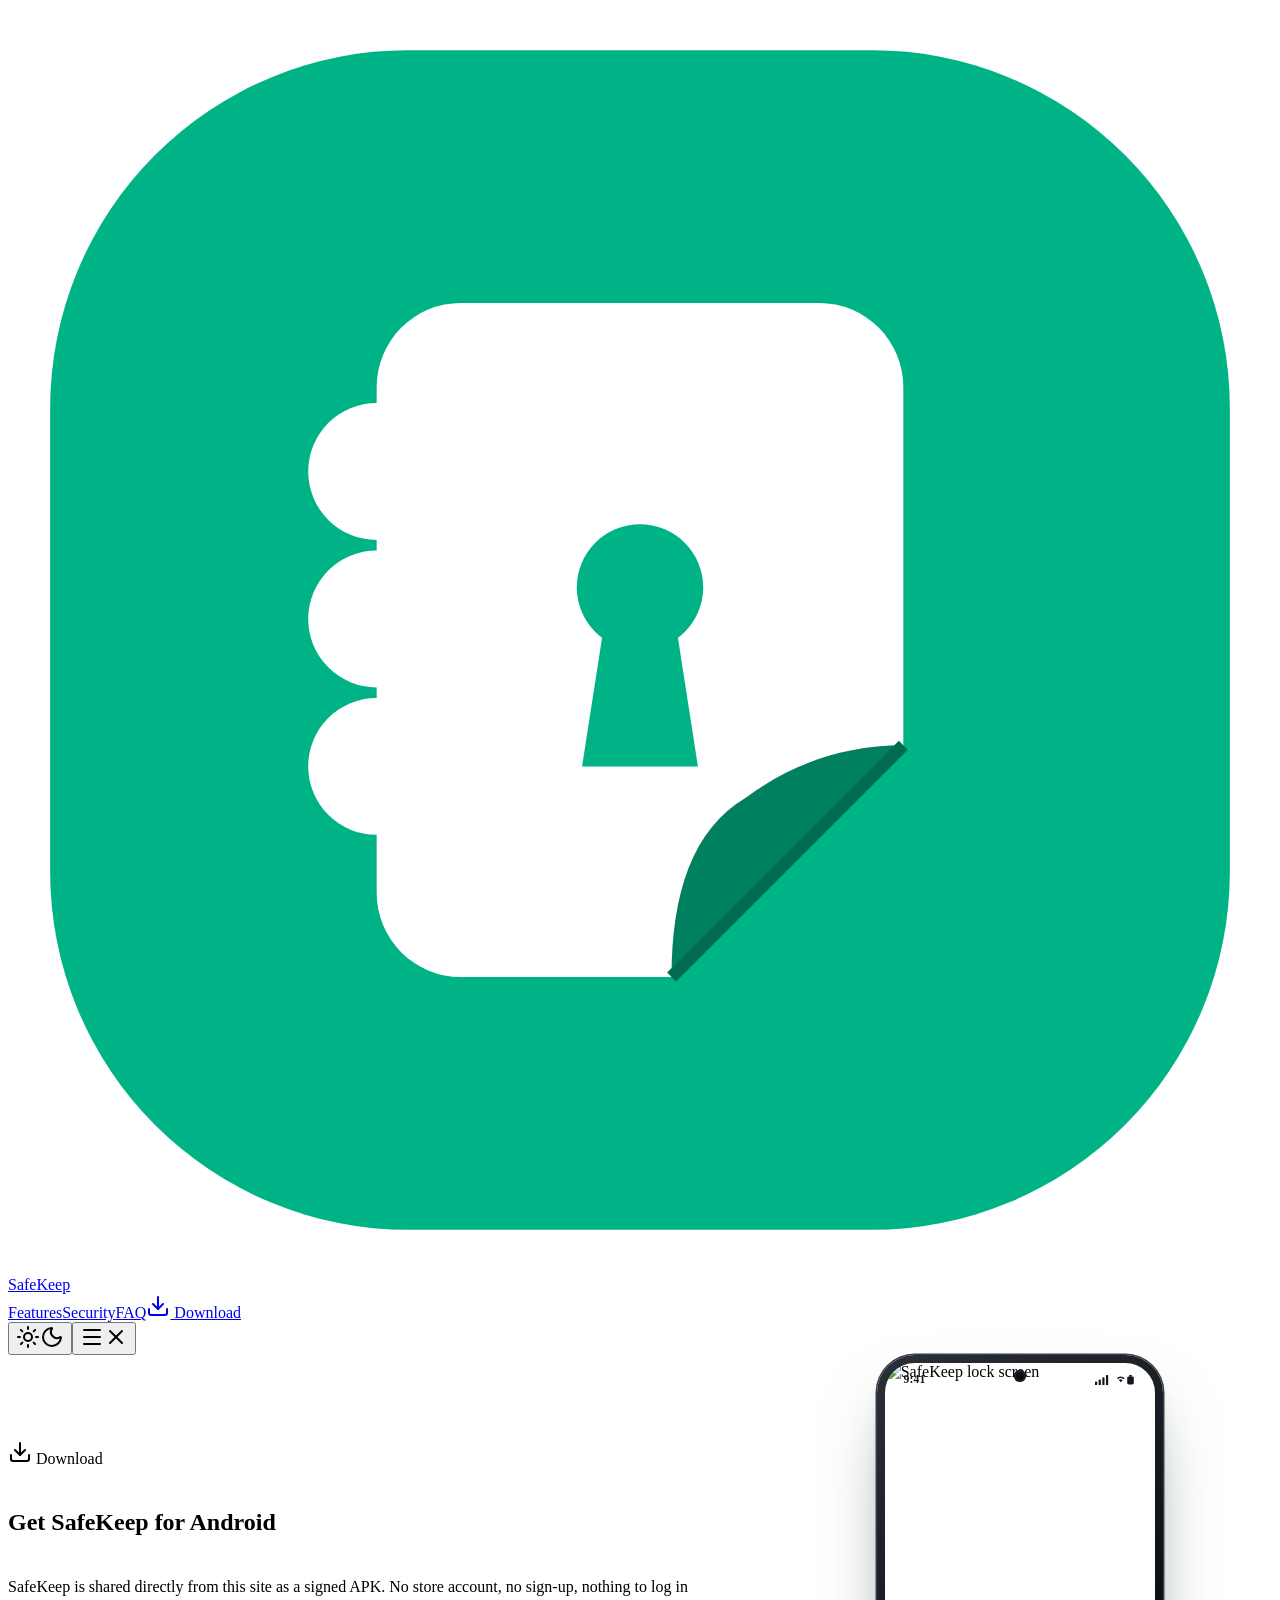
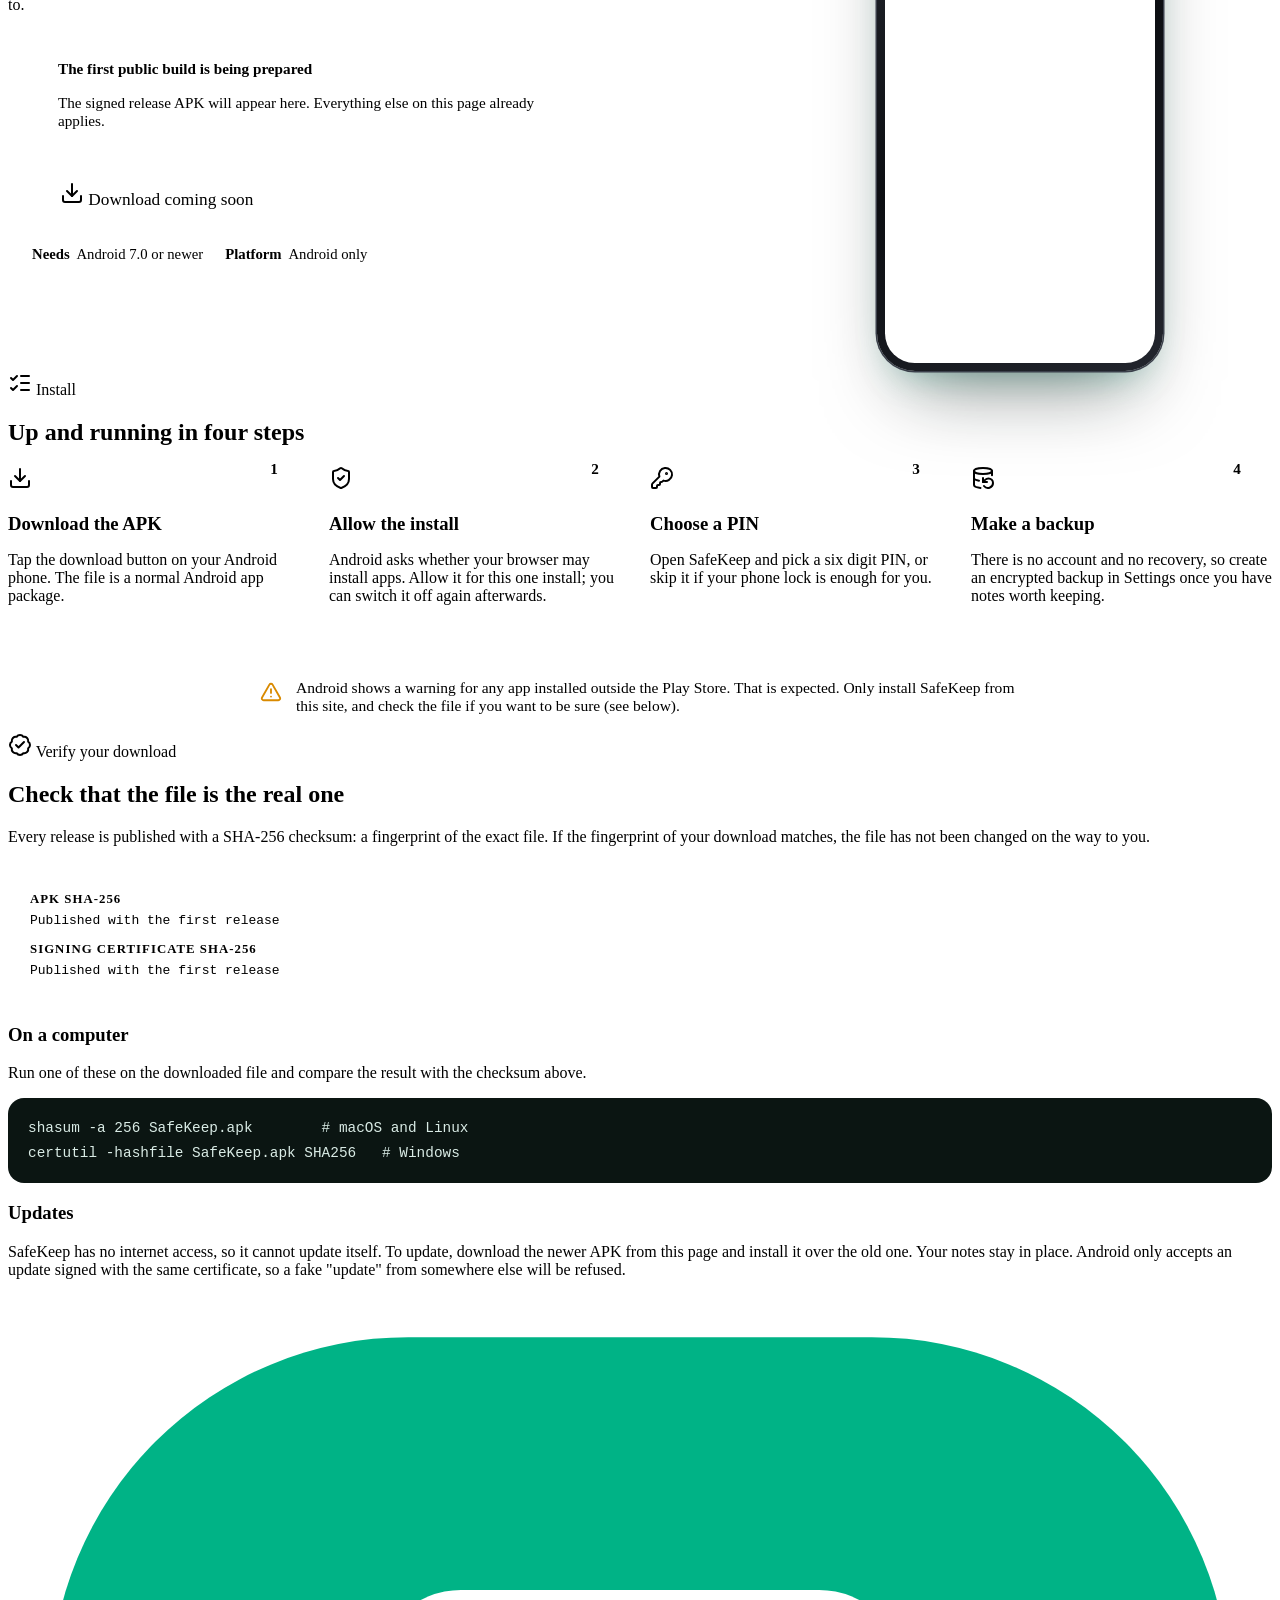
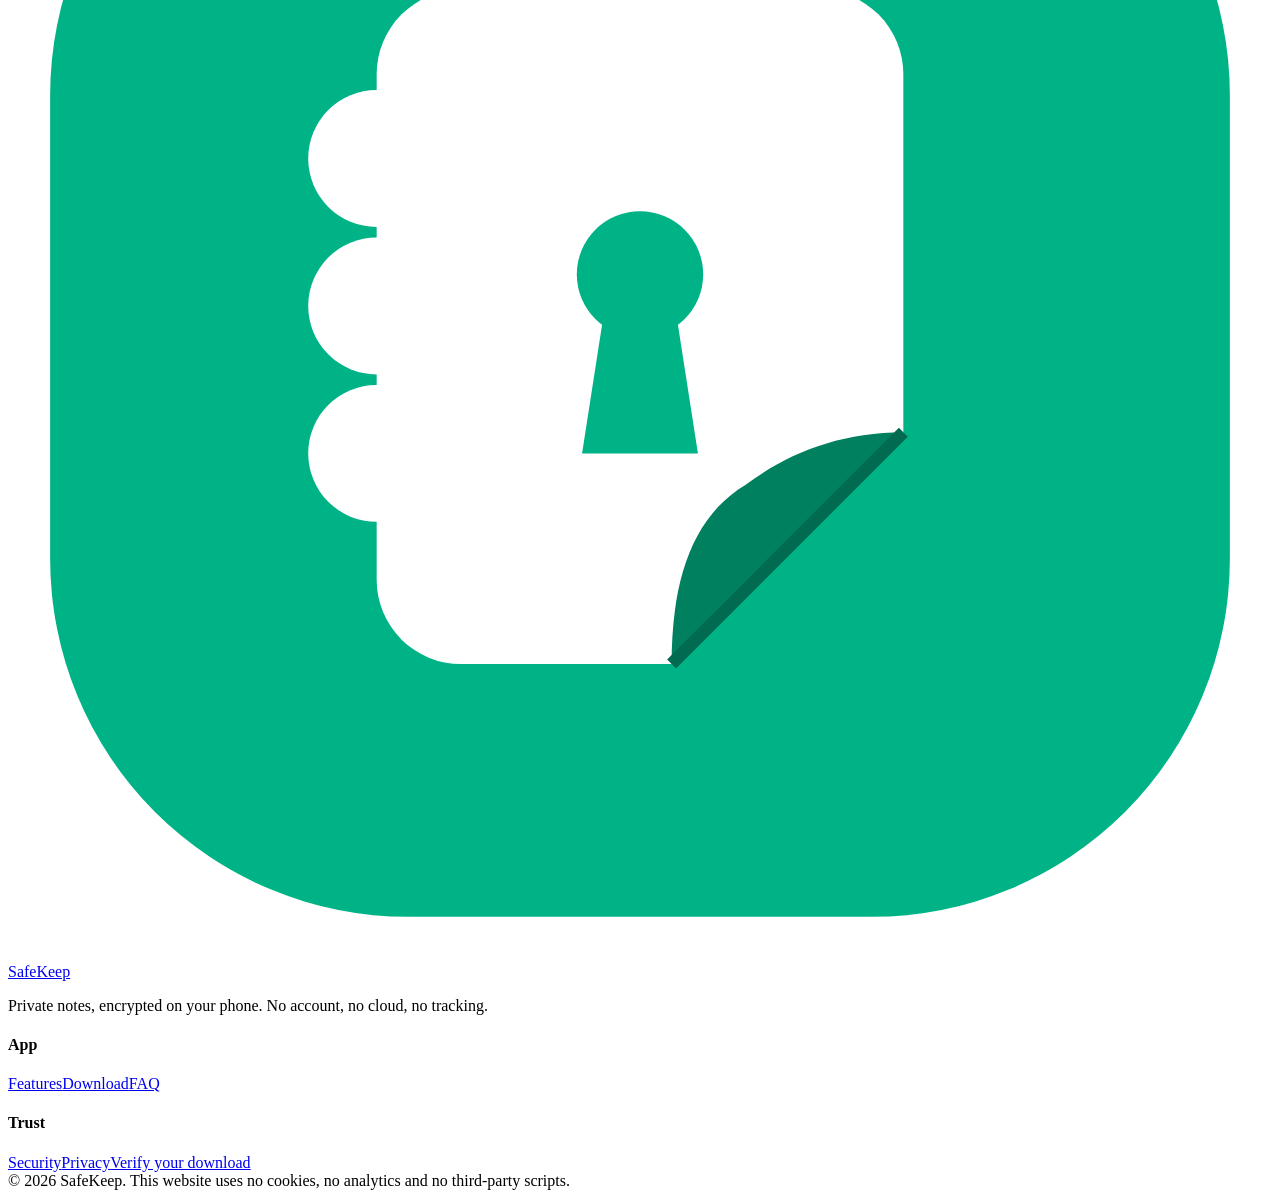
==== download/index.html @ 86624769 "Publish website (2026-11-21)" ====
<!DOCTYPE html><html lang="en"><head><meta charset="utf-8"><meta name="viewport" content="width=device-width, initial-scale=1"><title>Download · SafeKeep</title><meta name="description" content="Download SafeKeep for Android. A signed APK, straight from this site, with a checksum you can verify."><meta name="theme-color" content="#00B386"><meta property="og:title" content="Download · SafeKeep"><meta property="og:description" content="Download SafeKeep for Android. A signed APK, straight from this site, with a checksum you can verify."><meta property="og:type" content="website"><link rel="icon" type="image/svg+xml" href="/safekeep/favicon.svg"><script>
      // Set the theme before first paint so the page never flashes.
      document.documentElement.classList.add('js');
      try {
        const saved = localStorage.getItem('theme');
        if (saved === 'light' || saved === 'dark') document.documentElement.dataset.theme = saved;
      } catch {}
    </script><link rel="stylesheet" href="/safekeep/_astro/Base.B7JaI3tx.css"><style>.phone{--phone-w:300px;width:var(--phone-w);aspect-ratio:1080/2400;border-radius:calc(var(--phone-w) * .14);padding:calc(var(--phone-w) * .03);background:linear-gradient(145deg,#2b2f38,#0c0e12 55%,#23262e);flex:none;position:relative;box-shadow:0 0 0 1.5px #3a3f4a,0 40px 80px -30px #0a14128c,0 18px 36px -18px #00b38659}.phone-screen{border-radius:calc(var(--phone-w) * .11);background:#fff;width:100%;height:100%;position:relative;overflow:hidden}.phone-screen img{object-fit:cover;object-position:top;width:100%;height:100%}.statusbar{height:5.6%;font-size:calc(var(--phone-w) * .043);letter-spacing:.01em;color:#14171f;pointer-events:none;justify-content:space-between;align-items:center;padding:0 7.5% 0 7%;font-weight:700;display:flex;position:absolute;inset:0 0 auto}.statusbar.light{color:#f3f6f5}.statusbar svg{height:calc(var(--phone-w) * .038);width:auto}.phone:after{content:"";top:calc(var(--phone-w) * .055);width:calc(var(--phone-w) * .045);height:calc(var(--phone-w) * .045);background:#0b0d10;border-radius:50%;position:absolute;left:50%;transform:translate(-50%);box-shadow:inset 0 0 0 2px #1d2027}
.dl-hero{z-index:1;text-align:left;grid-template-columns:1.15fr .85fr;align-items:center;gap:clamp(24px,6vw,80px);display:grid;position:relative}.dl-copy{justify-items:start;gap:22px;display:grid}.dl-hero .lead{margin:0}.dl-card{background:color-mix(in srgb, var(--surface) 86%, transparent);-webkit-backdrop-filter:blur(14px);border:1px solid var(--border);width:min(100%,520px);box-shadow:var(--shadow);border-radius:24px;gap:18px;padding:24px;display:grid}.btn.big{padding:18px 28px;font-size:1.08rem}.dl-meta{color:var(--muted);flex-wrap:wrap;gap:6px 22px;font-size:.92rem;display:flex}.dl-meta b{color:var(--ink);margin-right:4px}.soon{align-items:flex-start;gap:14px;font-size:.95rem;display:flex}.soon b{color:var(--ink)}.pulse{background:var(--green);width:12px;height:12px;box-shadow:0 0 0 0 var(--green-glow);border-radius:50%;flex:none;margin-top:7px;animation:1.8s ease-out infinite pulse}@keyframes pulse{to{box-shadow:0 0 0 16px #0000}}.dl-phone{place-items:center;display:grid;position:relative}.dl-phone .halo{aspect-ratio:1;background:radial-gradient(circle, var(--green-glow), transparent 68%);border-radius:50%;width:110%;animation:6s ease-in-out infinite breathe;position:absolute}.dl-phone .phone{--phone-w:270px;animation:7s ease-in-out infinite bob}@keyframes breathe{50%{opacity:.7;transform:scale(1.14)}}@keyframes bob{50%{transform:translateY(-14px)}}@media (width<=860px){.dl-hero{text-align:center;grid-template-columns:1fr}.dl-copy{justify-items:center}.dl-meta{justify-content:center}.soon{text-align:left}}.timeline{counter-reset:step;grid-template-columns:repeat(4,1fr);gap:20px;margin:0;padding:0;list-style:none;display:grid}.timeline li{display:grid;position:relative}.t-num{z-index:1;background:var(--green);width:34px;height:34px;color:var(--on-green);box-shadow:0 8px 18px -6px var(--green-glow);border-radius:50%;place-items:center;font-size:.95rem;font-weight:800;display:grid;position:absolute;top:-14px;right:18px}.timeline h3{margin-bottom:8px}@media (width<=980px){.timeline{grid-template-columns:repeat(2,1fr)}}@media (width<=560px){.timeline{grid-template-columns:1fr}}.note{background:var(--surface);border:1px solid var(--border);border-radius:18px;align-items:flex-start;gap:14px;max-width:760px;margin:40px auto 0;padding:18px 22px;font-size:.97rem;display:flex}.note svg{color:#d98a00;flex:none;width:22px;height:22px;margin-top:2px}.hash{background:var(--bg-alt);border:1px solid var(--border);border-radius:18px;gap:14px;margin:24px 0;padding:22px;display:grid}.hash div{gap:6px;display:grid}.hash b{text-transform:uppercase;letter-spacing:.08em;color:var(--muted);font-size:.8rem}pre{color:#d9ebe5;background:#0b1512;border-radius:16px;padding:18px 20px;font-size:.9rem;line-height:1.7;overflow-x:auto}pre code{color:inherit;word-break:normal;background:0 0;border:0;padding:0}
</style></head><body><div class="progress" aria-hidden="true"></div><header class="site-header"><div class="wrap bar"><a class="brand" href="/safekeep/" aria-label="SafeKeep home"><span class="brand-logo"><svg aria-hidden="true" xmlns="http://www.w3.org/2000/svg" viewBox="0 0 120 120"><rect x="4" y="4" width="112" height="112" rx="34" fill="#00B386"/><g transform="translate(60 60) scale(1) translate(-61 -60)">
  <circle cx="36" cy="44" r="6.5" fill="#FFFFFF"/><circle cx="36" cy="58" r="6.5" fill="#FFFFFF"/><circle cx="36" cy="72" r="6.5" fill="#FFFFFF"/>
  <path d="M44 28 H78 a8 8 0 0 1 8 8 V70 L64 92 H44 a8 8 0 0 1 -8 -8 V36 a8 8 0 0 1 8 -8 Z" fill="#FFFFFF"/>
  <path d="M86 70 L64 92 C64 84 66 78 71 75 C75 72 80 70 86 70 Z" fill="#00805F"/>
  <path d="M86 70 L64 92" stroke="#006B50" stroke-width="1.2"/>
  <circle cx="61" cy="55" r="6" fill="#00B386"/>
  <path d="M57.6 58.5 H64.4 L66.5 72 H55.5 Z" fill="#00B386"/></g></svg></span><span>SafeKeep</span></a><nav class="nav" id="nav" aria-label="Main"><a href="/safekeep/#features">Features</a><a href="/safekeep/security">Security</a><a href="/safekeep/faq">FAQ</a><a class="btn small nav-cta" href="/safekeep/download"><svg aria-hidden="true"
 
  xmlns="http://www.w3.org/2000/svg"
  width="24"
  height="24"
  viewBox="0 0 24 24"
  fill="none"
  stroke="currentColor"
  stroke-width="2"
  stroke-linecap="round"
  stroke-linejoin="round"
>
  <path d="M12 15V3" />
  <path d="M21 15v4a2 2 0 0 1-2 2H5a2 2 0 0 1-2-2v-4" />
  <path d="m7 10 5 5 5-5" />
</svg> Download</a></nav><div class="bar-actions"><button class="icon-btn" id="theme-toggle" type="button" aria-label="Switch between light and dark"><span class="sun"><svg aria-hidden="true"
 
  xmlns="http://www.w3.org/2000/svg"
  width="24"
  height="24"
  viewBox="0 0 24 24"
  fill="none"
  stroke="currentColor"
  stroke-width="2"
  stroke-linecap="round"
  stroke-linejoin="round"
>
  <circle cx="12" cy="12" r="4" />
  <path d="M12 2v2" />
  <path d="M12 20v2" />
  <path d="m4.93 4.93 1.41 1.41" />
  <path d="m17.66 17.66 1.41 1.41" />
  <path d="M2 12h2" />
  <path d="M20 12h2" />
  <path d="m6.34 17.66-1.41 1.41" />
  <path d="m19.07 4.93-1.41 1.41" />
</svg></span><span class="moon"><svg aria-hidden="true"
 
  xmlns="http://www.w3.org/2000/svg"
  width="24"
  height="24"
  viewBox="0 0 24 24"
  fill="none"
  stroke="currentColor"
  stroke-width="2"
  stroke-linecap="round"
  stroke-linejoin="round"
>
  <path d="M20.985 12.486a9 9 0 1 1-9.473-9.472c.405-.022.617.46.402.803a6 6 0 0 0 8.268 8.268c.344-.215.825-.004.803.401" />
</svg></span></button><button class="icon-btn menu-btn" id="menu-toggle" type="button" aria-label="Open menu" aria-expanded="false" aria-controls="nav"><span class="open"><svg aria-hidden="true"
 
  xmlns="http://www.w3.org/2000/svg"
  width="24"
  height="24"
  viewBox="0 0 24 24"
  fill="none"
  stroke="currentColor"
  stroke-width="2"
  stroke-linecap="round"
  stroke-linejoin="round"
>
  <path d="M4 5h16" />
  <path d="M4 12h16" />
  <path d="M4 19h16" />
</svg></span><span class="close"><svg aria-hidden="true"
 
  xmlns="http://www.w3.org/2000/svg"
  width="24"
  height="24"
  viewBox="0 0 24 24"
  fill="none"
  stroke="currentColor"
  stroke-width="2"
  stroke-linecap="round"
  stroke-linejoin="round"
>
  <path d="M18 6 6 18" />
  <path d="m6 6 12 12" />
</svg></span></button></div></div></header><main><section class="page-hero"><div class="aurora"><i></i><i></i><i></i></div><div class="wrap dl-hero"><div class="dl-copy"><span class="eyebrow" data-reveal><svg aria-hidden="true"
 
  xmlns="http://www.w3.org/2000/svg"
  width="24"
  height="24"
  viewBox="0 0 24 24"
  fill="none"
  stroke="currentColor"
  stroke-width="2"
  stroke-linecap="round"
  stroke-linejoin="round"
>
  <path d="M12 15V3" />
  <path d="M21 15v4a2 2 0 0 1-2 2H5a2 2 0 0 1-2-2v-4" />
  <path d="m7 10 5 5 5-5" />
</svg> Download</span><h1 data-reveal style="--i:1">Get SafeKeep for <span class="grad">Android</span></h1><p class="lead" data-reveal style="--i:2">SafeKeep is shared directly from this site as a signed APK. No store account, no sign-up, nothing to log in to.</p><div class="dl-card" data-reveal style="--i:3"><div class="soon"><span class="pulse" aria-hidden="true"></span><div><b>The first public build is being prepared</b><p>The signed release APK will appear here. Everything else on this page already applies.</p></div></div><span class="btn big" aria-disabled="true"><svg aria-hidden="true"
 
  xmlns="http://www.w3.org/2000/svg"
  width="24"
  height="24"
  viewBox="0 0 24 24"
  fill="none"
  stroke="currentColor"
  stroke-width="2"
  stroke-linecap="round"
  stroke-linejoin="round"
>
  <path d="M12 15V3" />
  <path d="M21 15v4a2 2 0 0 1-2 2H5a2 2 0 0 1-2-2v-4" />
  <path d="m7 10 5 5 5-5" />
</svg> Download coming soon</span><div class="dl-meta"><span><b>Needs</b> Android 7.0 or newer</span><span><b>Platform</b> Android only</span></div></div></div><div class="dl-phone" data-reveal="zoom"><div class="halo" aria-hidden="true"></div><div class="phone"><div class="phone-screen"><img src="/safekeep/_astro/lock.DBZ245YR_ZLi7Fe.webp" alt="SafeKeep lock screen" loading="eager" decoding="async" width="640" height="1422"><div class="statusbar dark" aria-hidden="true"><span>9:41</span><svg viewBox="0 0 54 14" fill="currentColor"><rect x="0" y="9" width="3" height="5" rx="1"></rect><rect x="5" y="6" width="3" height="8" rx="1"></rect><rect x="10" y="3" width="3" height="11" rx="1"></rect><rect x="15" y="0" width="3" height="14" rx="1"></rect><path d="M30 4.2a7.4 7.4 0 0 1 10.4 0l-1.5 1.6a5.2 5.2 0 0 0-7.4 0zm2.6 2.8a3.7 3.7 0 0 1 5.2 0L35.2 9.8z"></path><rect x="44" y="2" width="9" height="11" rx="2"></rect><rect x="46.5" y="0" width="4" height="2.4" rx="1"></rect></svg></div></div></div></div></div></section><section class="section alt"><div class="wrap"><div class="section-head"><span class="eyebrow" data-reveal><svg aria-hidden="true"
 
  xmlns="http://www.w3.org/2000/svg"
  width="24"
  height="24"
  viewBox="0 0 24 24"
  fill="none"
  stroke="currentColor"
  stroke-width="2"
  stroke-linecap="round"
  stroke-linejoin="round"
>
  <path d="M13 5h8" />
  <path d="M13 12h8" />
  <path d="M13 19h8" />
  <path d="m3 17 2 2 4-4" />
  <path d="m3 7 2 2 4-4" />
</svg> Install</span><h2 data-reveal style="--i:1">Up and running in four steps</h2></div><ol class="timeline"><li data-reveal style="--i:0"><span class="t-num">1</span><div class="card"><div class="icon-badge"><svg aria-hidden="true"
 
  xmlns="http://www.w3.org/2000/svg"
  width="24"
  height="24"
  viewBox="0 0 24 24"
  fill="none"
  stroke="currentColor"
  stroke-width="2"
  stroke-linecap="round"
  stroke-linejoin="round"
>
  <path d="M12 15V3" />
  <path d="M21 15v4a2 2 0 0 1-2 2H5a2 2 0 0 1-2-2v-4" />
  <path d="m7 10 5 5 5-5" />
</svg></div><h3>Download the APK</h3><p>Tap the download button on your Android phone. The file is a normal Android app package.</p></div></li><li data-reveal style="--i:1"><span class="t-num">2</span><div class="card"><div class="icon-badge"><svg aria-hidden="true"
 
  xmlns="http://www.w3.org/2000/svg"
  width="24"
  height="24"
  viewBox="0 0 24 24"
  fill="none"
  stroke="currentColor"
  stroke-width="2"
  stroke-linecap="round"
  stroke-linejoin="round"
>
  <path d="M20 13c0 5-3.5 7.5-7.66 8.95a1 1 0 0 1-.67-.01C7.5 20.5 4 18 4 13V6a1 1 0 0 1 1-1c2 0 4.5-1.2 6.24-2.72a1.17 1.17 0 0 1 1.52 0C14.51 3.81 17 5 19 5a1 1 0 0 1 1 1z" />
  <path d="m9 12 2 2 4-4" />
</svg></div><h3>Allow the install</h3><p>Android asks whether your browser may install apps. Allow it for this one install; you can switch it off again afterwards.</p></div></li><li data-reveal style="--i:2"><span class="t-num">3</span><div class="card"><div class="icon-badge"><svg aria-hidden="true"
 
  xmlns="http://www.w3.org/2000/svg"
  width="24"
  height="24"
  viewBox="0 0 24 24"
  fill="none"
  stroke="currentColor"
  stroke-width="2"
  stroke-linecap="round"
  stroke-linejoin="round"
>
  <path d="M2.586 17.414A2 2 0 0 0 2 18.828V21a1 1 0 0 0 1 1h3a1 1 0 0 0 1-1v-1a1 1 0 0 1 1-1h1a1 1 0 0 0 1-1v-1a1 1 0 0 1 1-1h.172a2 2 0 0 0 1.414-.586l.814-.814a6.5 6.5 0 1 0-4-4z" />
  <circle cx="16.5" cy="7.5" r=".5" fill="currentColor" />
</svg></div><h3>Choose a PIN</h3><p>Open SafeKeep and pick a six digit PIN, or skip it if your phone lock is enough for you.</p></div></li><li data-reveal style="--i:3"><span class="t-num">4</span><div class="card"><div class="icon-badge"><svg aria-hidden="true"
 
  xmlns="http://www.w3.org/2000/svg"
  width="24"
  height="24"
  viewBox="0 0 24 24"
  fill="none"
  stroke="currentColor"
  stroke-width="2"
  stroke-linecap="round"
  stroke-linejoin="round"
>
  <ellipse cx="12" cy="5" rx="9" ry="3" />
  <path d="M3 12a9 3 0 0 0 5 2.69" />
  <path d="M21 9.3V5" />
  <path d="M3 5v14a9 3 0 0 0 6.47 2.88" />
  <path d="M12 12v4h4" />
  <path d="M13 20a5 5 0 0 0 9-3 4.5 4.5 0 0 0-4.5-4.5c-1.33 0-2.54.54-3.41 1.41L12 16" />
</svg></div><h3>Make a backup</h3><p>There is no account and no recovery, so create an encrypted backup in Settings once you have notes worth keeping.</p></div></li></ol><p class="note" data-reveal><svg aria-hidden="true"
 
  xmlns="http://www.w3.org/2000/svg"
  width="24"
  height="24"
  viewBox="0 0 24 24"
  fill="none"
  stroke="currentColor"
  stroke-width="2"
  stroke-linecap="round"
  stroke-linejoin="round"
>
  <path d="m21.73 18-8-14a2 2 0 0 0-3.48 0l-8 14A2 2 0 0 0 4 21h16a2 2 0 0 0 1.73-3" />
  <path d="M12 9v4" />
  <path d="M12 17h.01" />
</svg><span>Android shows a warning for any app installed outside the Play Store. That is expected. Only install SafeKeep from this site, and check the file if you want to be sure (see below).</span></p></div></section><section class="section" id="verify"><div class="wrap prose"><span class="eyebrow" data-reveal><svg aria-hidden="true"
 
  xmlns="http://www.w3.org/2000/svg"
  width="24"
  height="24"
  viewBox="0 0 24 24"
  fill="none"
  stroke="currentColor"
  stroke-width="2"
  stroke-linecap="round"
  stroke-linejoin="round"
>
  <path d="M3.85 8.62a4 4 0 0 1 4.78-4.77 4 4 0 0 1 6.74 0 4 4 0 0 1 4.78 4.78 4 4 0 0 1 0 6.74 4 4 0 0 1-4.77 4.78 4 4 0 0 1-6.75 0 4 4 0 0 1-4.78-4.77 4 4 0 0 1 0-6.76Z" />
  <path d="m16 9-5.5 5.5L8 12" />
</svg> Verify your download</span><h2 data-reveal>Check that the file is the real one</h2><p data-reveal>Every release is published with a SHA-256 checksum: a fingerprint of the exact file. If the fingerprint of your download matches, the file has not been changed on the way to you.</p><div class="hash" data-reveal><div><b>APK SHA-256</b><code>Published with the first release</code></div><div><b>Signing certificate SHA-256</b><code>Published with the first release</code></div></div><h3 data-reveal>On a computer</h3><p data-reveal>Run one of these on the downloaded file and compare the result with the checksum above.</p><pre data-reveal><code>shasum -a 256 SafeKeep.apk        # macOS and Linux
certutil -hashfile SafeKeep.apk SHA256   # Windows</code></pre><h3 data-reveal>Updates</h3><p data-reveal>SafeKeep has no internet access, so it cannot update itself. To update, download the newer APK from this page and install it over the old one. Your notes stay in place. Android only accepts an update signed with the same certificate, so a fake "update" from somewhere else will be refused.</p></div></section></main><footer class="site-footer"><div class="wrap foot"><div class="foot-brand"><a class="brand" href="/safekeep/"><span class="brand-logo"><svg aria-hidden="true" xmlns="http://www.w3.org/2000/svg" viewBox="0 0 120 120"><rect x="4" y="4" width="112" height="112" rx="34" fill="#00B386"/><g transform="translate(60 60) scale(1) translate(-61 -60)">
  <circle cx="36" cy="44" r="6.5" fill="#FFFFFF"/><circle cx="36" cy="58" r="6.5" fill="#FFFFFF"/><circle cx="36" cy="72" r="6.5" fill="#FFFFFF"/>
  <path d="M44 28 H78 a8 8 0 0 1 8 8 V70 L64 92 H44 a8 8 0 0 1 -8 -8 V36 a8 8 0 0 1 8 -8 Z" fill="#FFFFFF"/>
  <path d="M86 70 L64 92 C64 84 66 78 71 75 C75 72 80 70 86 70 Z" fill="#00805F"/>
  <path d="M86 70 L64 92" stroke="#006B50" stroke-width="1.2"/>
  <circle cx="61" cy="55" r="6" fill="#00B386"/>
  <path d="M57.6 58.5 H64.4 L66.5 72 H55.5 Z" fill="#00B386"/></g></svg></span><span>SafeKeep</span></a><p>Private notes, encrypted on your phone. No account, no cloud, no tracking.</p></div><div class="foot-links"><div><h4>App</h4><a href="/safekeep/#features">Features</a><a href="/safekeep/download">Download</a><a href="/safekeep/faq">FAQ</a></div><div><h4>Trust</h4><a href="/safekeep/security">Security</a><a href="/safekeep/privacy">Privacy</a><a href="/safekeep/download#verify">Verify your download</a></div></div></div><div class="wrap legal"><span>© 2026 SafeKeep. This website uses no cookies, no analytics and no third-party scripts.</span></div></footer><script type="module">var e=document.documentElement;document.getElementById(`theme-toggle`)?.addEventListener(`click`,()=>{let t=e.dataset.theme===`dark`||!e.dataset.theme&&window.matchMedia(`(prefers-color-scheme: dark)`).matches;e.dataset.theme=t?`light`:`dark`;try{localStorage.setItem(`theme`,e.dataset.theme)}catch{}});var t=document.getElementById(`menu-toggle`),n=document.getElementById(`nav`),r=e=>{document.body.classList.toggle(`menu-open`,e),t?.setAttribute(`aria-expanded`,String(e))};t?.addEventListener(`click`,()=>r(!document.body.classList.contains(`menu-open`))),n?.addEventListener(`click`,e=>{e.target.closest(`a`)&&r(!1)});var i=document.querySelector(`.site-header`),a=document.querySelector(`.progress`),o=!1,s=()=>{o||(o=!0,requestAnimationFrame(()=>{let e=window.scrollY;i?.classList.toggle(`scrolled`,e>12);let t=document.documentElement.scrollHeight-window.innerHeight;a&&(a.style.transform=`scaleX(${t>0?Math.min(1,e/t):0})`),o=!1}))};window.addEventListener(`scroll`,s,{passive:!0}),s();var c=new IntersectionObserver(e=>{for(let t of e)t.isIntersecting&&(t.target.classList.add(`in`),c.unobserve(t.target))},{threshold:.14,rootMargin:`0px 0px -6% 0px`});document.querySelectorAll(`[data-reveal]`).forEach(e=>c.observe(e));</script></body></html>
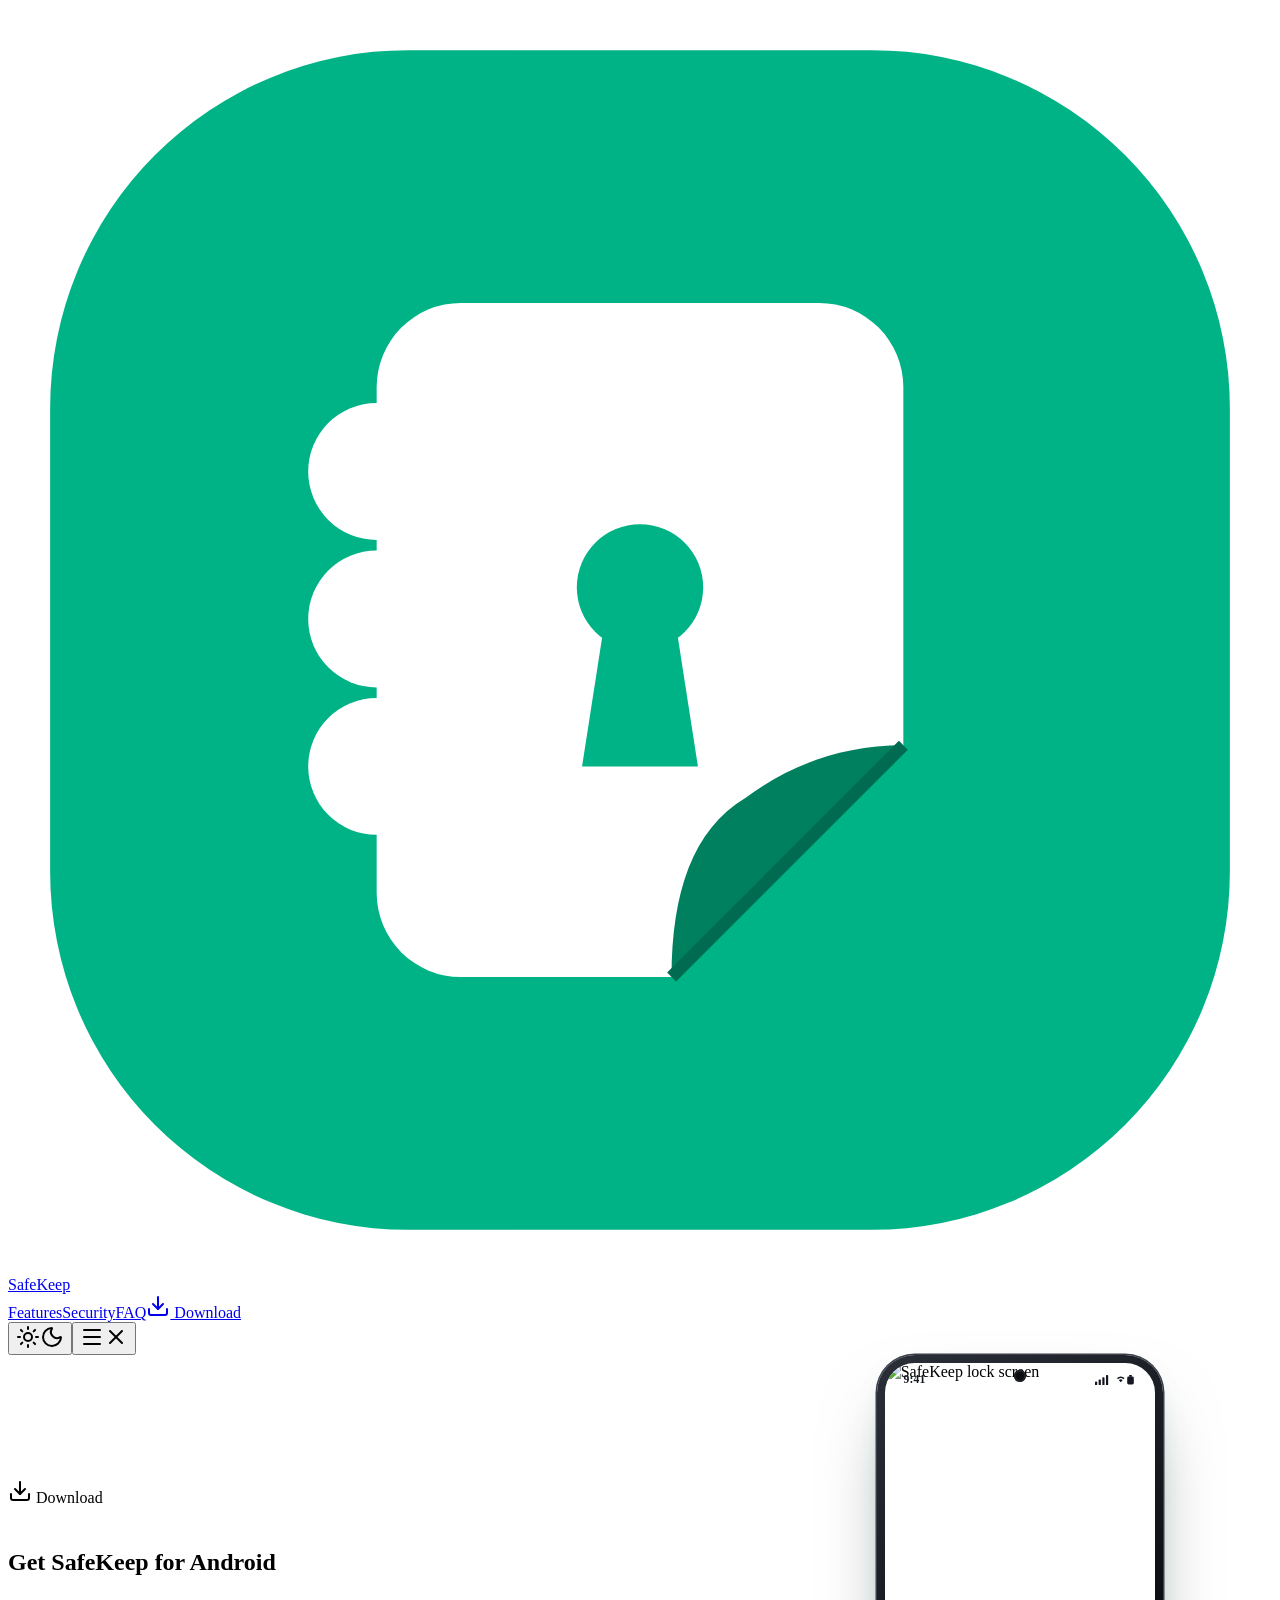
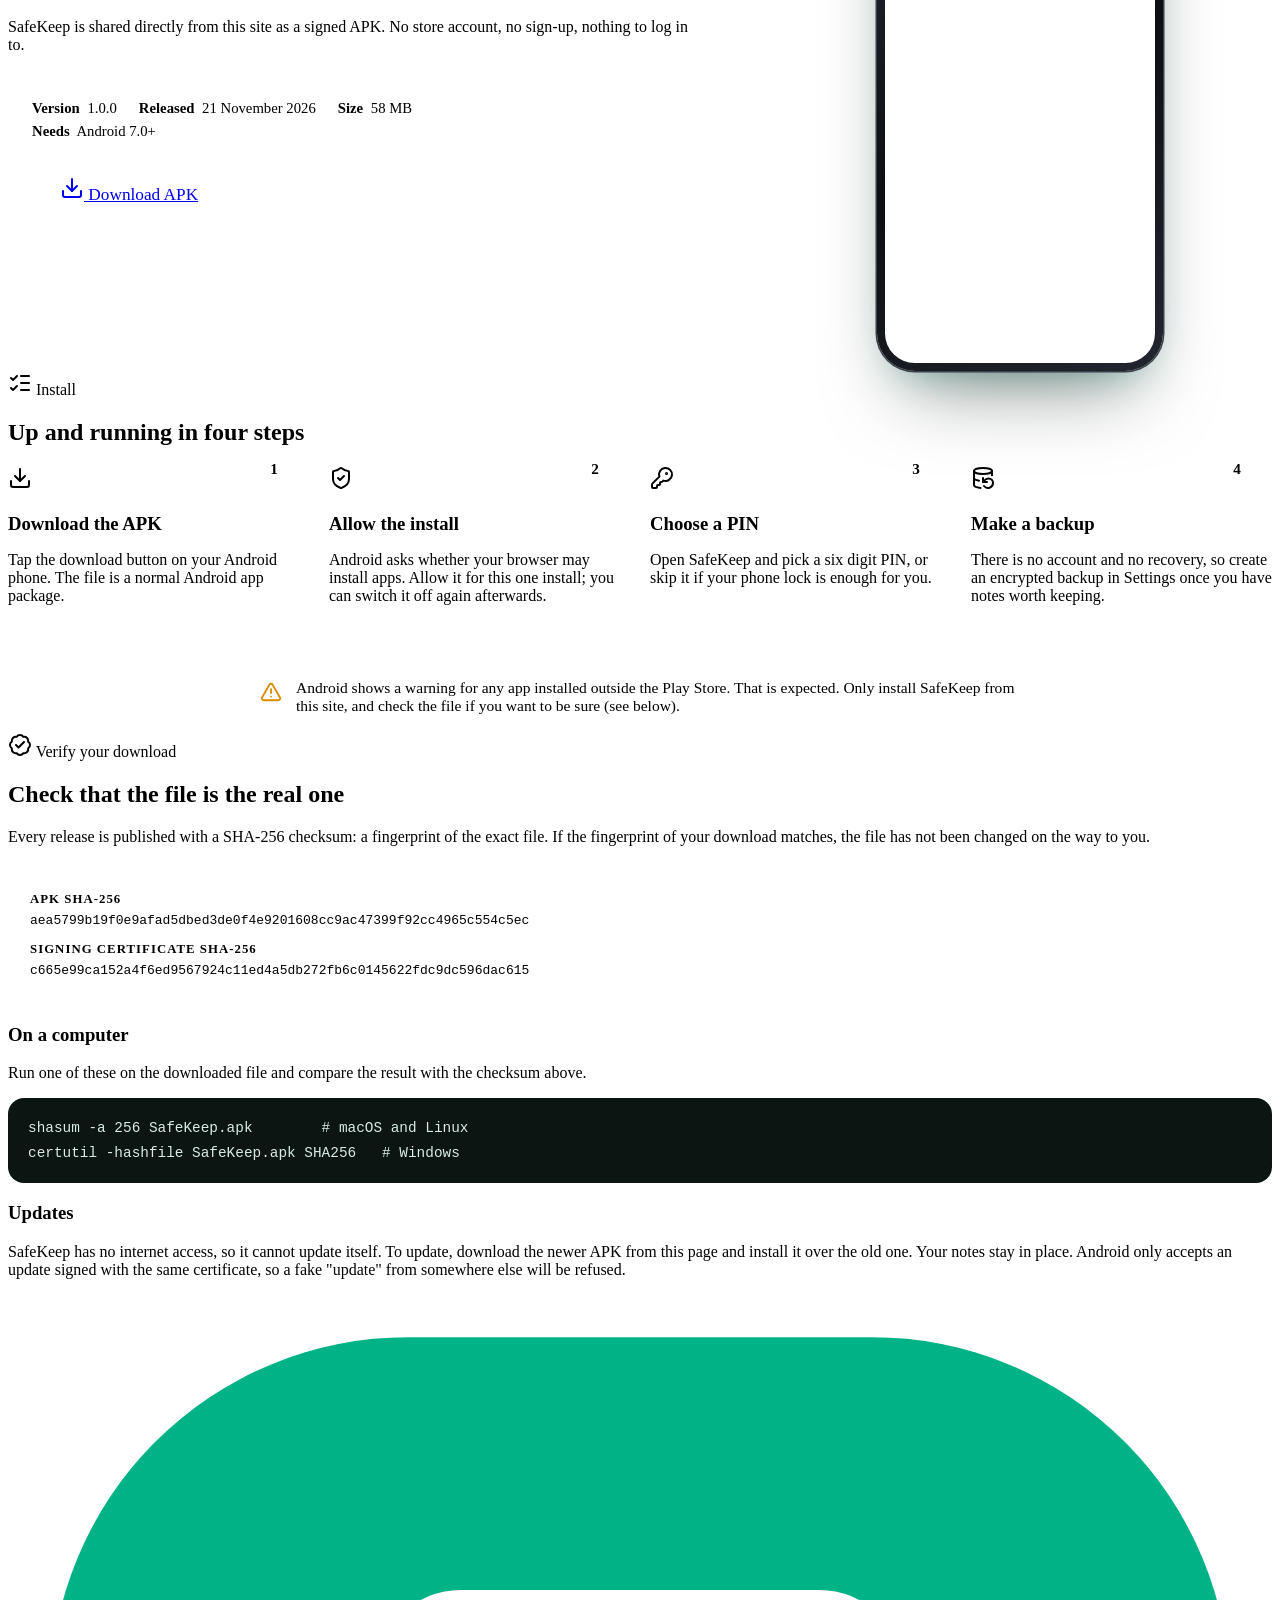
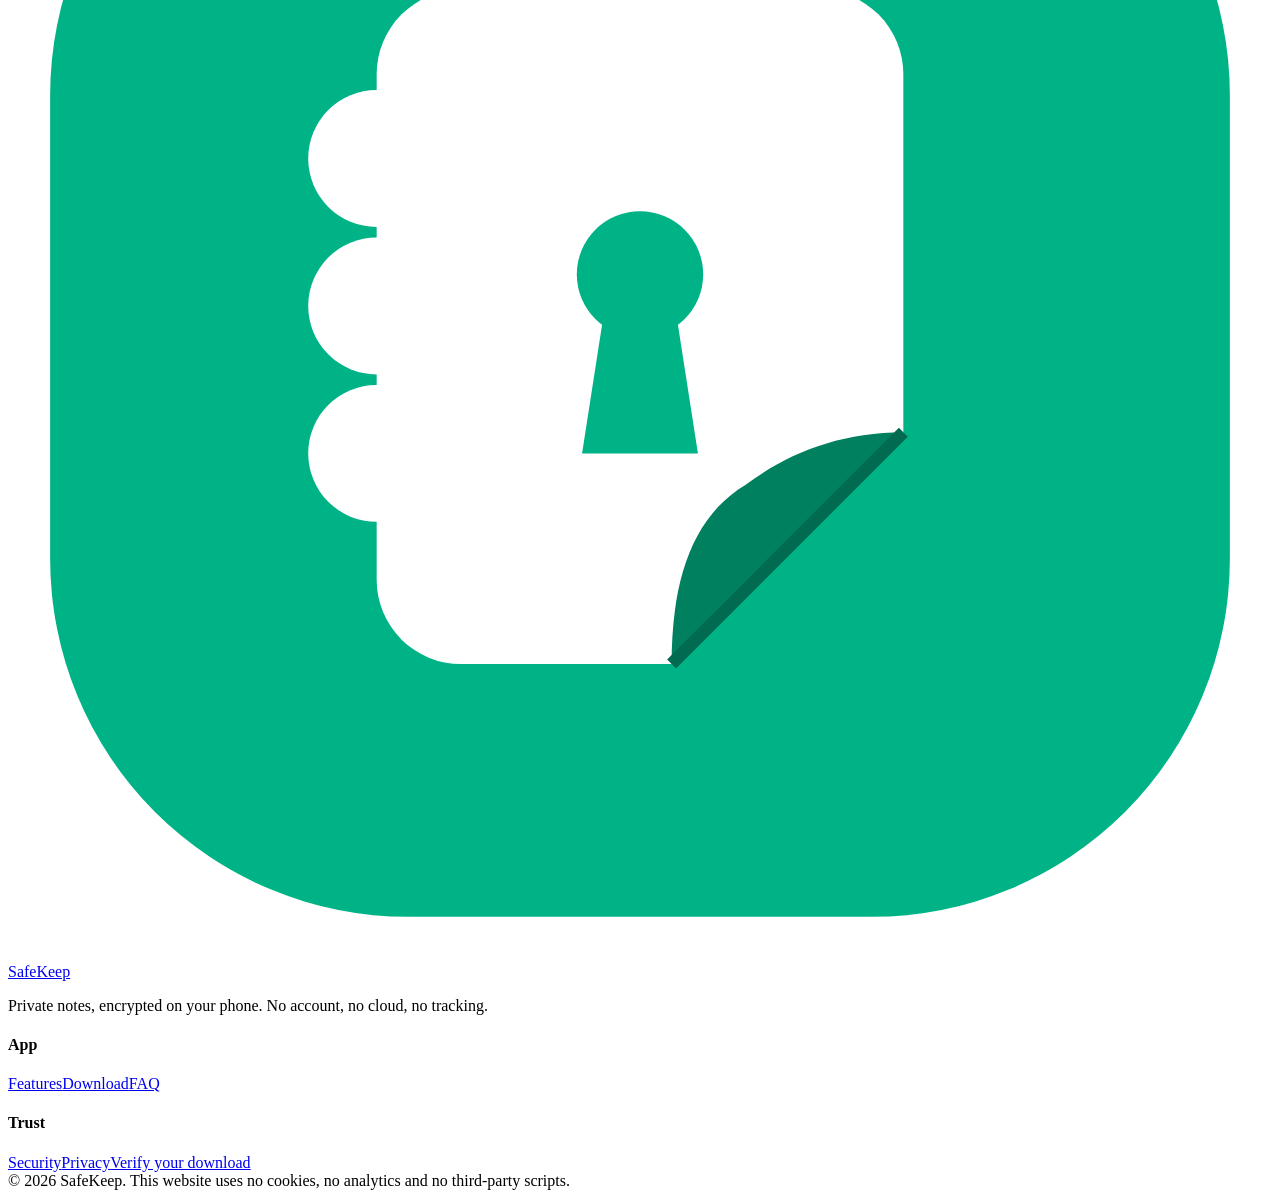
==== commit af6482c4: "Publish website (2026-11-21)" ====
--- a/download/index.html
+++ b/download/index.html
@@ -106,22 +106,22 @@
   <path d="M12 15V3" />
   <path d="M21 15v4a2 2 0 0 1-2 2H5a2 2 0 0 1-2-2v-4" />
   <path d="m7 10 5 5 5-5" />
-</svg> Download</span><h1 data-reveal style="--i:1">Get SafeKeep for <span class="grad">Android</span></h1><p class="lead" data-reveal style="--i:2">SafeKeep is shared directly from this site as a signed APK. No store account, no sign-up, nothing to log in to.</p><div class="dl-card" data-reveal style="--i:3"><div class="soon"><span class="pulse" aria-hidden="true"></span><div><b>The first public build is being prepared</b><p>The signed release APK will appear here. Everything else on this page already applies.</p></div></div><span class="btn big" aria-disabled="true"><svg aria-hidden="true"
- 
-  xmlns="http://www.w3.org/2000/svg"
-  width="24"
-  height="24"
-  viewBox="0 0 24 24"
-  fill="none"
-  stroke="currentColor"
-  stroke-width="2"
-  stroke-linecap="round"
-  stroke-linejoin="round"
->
-  <path d="M12 15V3" />
-  <path d="M21 15v4a2 2 0 0 1-2 2H5a2 2 0 0 1-2-2v-4" />
-  <path d="m7 10 5 5 5-5" />
-</svg> Download coming soon</span><div class="dl-meta"><span><b>Needs</b> Android 7.0 or newer</span><span><b>Platform</b> Android only</span></div></div></div><div class="dl-phone" data-reveal="zoom"><div class="halo" aria-hidden="true"></div><div class="phone"><div class="phone-screen"><img src="/safekeep/_astro/lock.DBZ245YR_ZLi7Fe.webp" alt="SafeKeep lock screen" loading="eager" decoding="async" width="640" height="1422"><div class="statusbar dark" aria-hidden="true"><span>9:41</span><svg viewBox="0 0 54 14" fill="currentColor"><rect x="0" y="9" width="3" height="5" rx="1"></rect><rect x="5" y="6" width="3" height="8" rx="1"></rect><rect x="10" y="3" width="3" height="11" rx="1"></rect><rect x="15" y="0" width="3" height="14" rx="1"></rect><path d="M30 4.2a7.4 7.4 0 0 1 10.4 0l-1.5 1.6a5.2 5.2 0 0 0-7.4 0zm2.6 2.8a3.7 3.7 0 0 1 5.2 0L35.2 9.8z"></path><rect x="44" y="2" width="9" height="11" rx="2"></rect><rect x="46.5" y="0" width="4" height="2.4" rx="1"></rect></svg></div></div></div></div></div></section><section class="section alt"><div class="wrap"><div class="section-head"><span class="eyebrow" data-reveal><svg aria-hidden="true"
+</svg> Download</span><h1 data-reveal style="--i:1">Get SafeKeep for <span class="grad">Android</span></h1><p class="lead" data-reveal style="--i:2">SafeKeep is shared directly from this site as a signed APK. No store account, no sign-up, nothing to log in to.</p><div class="dl-card" data-reveal style="--i:3"><div class="dl-meta"><span><b>Version</b> 1.0.0</span><span><b>Released</b> 21 November 2026</span><span><b>Size</b> 58 MB</span><span><b>Needs</b> Android 7.0+</span></div><a class="btn big" href="https://github.com/muku007-codes/safekeep/releases/download/v1.0.0/SafeKeep-1.0.0.apk" download><svg aria-hidden="true"
+ 
+  xmlns="http://www.w3.org/2000/svg"
+  width="24"
+  height="24"
+  viewBox="0 0 24 24"
+  fill="none"
+  stroke="currentColor"
+  stroke-width="2"
+  stroke-linecap="round"
+  stroke-linejoin="round"
+>
+  <path d="M12 15V3" />
+  <path d="M21 15v4a2 2 0 0 1-2 2H5a2 2 0 0 1-2-2v-4" />
+  <path d="m7 10 5 5 5-5" />
+</svg> Download APK</a></div></div><div class="dl-phone" data-reveal="zoom"><div class="halo" aria-hidden="true"></div><div class="phone"><div class="phone-screen"><img src="/safekeep/_astro/lock.DBZ245YR_ZLi7Fe.webp" alt="SafeKeep lock screen" loading="eager" decoding="async" width="640" height="1422"><div class="statusbar dark" aria-hidden="true"><span>9:41</span><svg viewBox="0 0 54 14" fill="currentColor"><rect x="0" y="9" width="3" height="5" rx="1"></rect><rect x="5" y="6" width="3" height="8" rx="1"></rect><rect x="10" y="3" width="3" height="11" rx="1"></rect><rect x="15" y="0" width="3" height="14" rx="1"></rect><path d="M30 4.2a7.4 7.4 0 0 1 10.4 0l-1.5 1.6a5.2 5.2 0 0 0-7.4 0zm2.6 2.8a3.7 3.7 0 0 1 5.2 0L35.2 9.8z"></path><rect x="44" y="2" width="9" height="11" rx="2"></rect><rect x="46.5" y="0" width="4" height="2.4" rx="1"></rect></svg></div></div></div></div></div></section><section class="section alt"><div class="wrap"><div class="section-head"><span class="eyebrow" data-reveal><svg aria-hidden="true"
  
   xmlns="http://www.w3.org/2000/svg"
   width="24"
@@ -228,7 +228,7 @@
 >
   <path d="M3.85 8.62a4 4 0 0 1 4.78-4.77 4 4 0 0 1 6.74 0 4 4 0 0 1 4.78 4.78 4 4 0 0 1 0 6.74 4 4 0 0 1-4.77 4.78 4 4 0 0 1-6.75 0 4 4 0 0 1-4.78-4.77 4 4 0 0 1 0-6.76Z" />
   <path d="m16 9-5.5 5.5L8 12" />
-</svg> Verify your download</span><h2 data-reveal>Check that the file is the real one</h2><p data-reveal>Every release is published with a SHA-256 checksum: a fingerprint of the exact file. If the fingerprint of your download matches, the file has not been changed on the way to you.</p><div class="hash" data-reveal><div><b>APK SHA-256</b><code>Published with the first release</code></div><div><b>Signing certificate SHA-256</b><code>Published with the first release</code></div></div><h3 data-reveal>On a computer</h3><p data-reveal>Run one of these on the downloaded file and compare the result with the checksum above.</p><pre data-reveal><code>shasum -a 256 SafeKeep.apk        # macOS and Linux
+</svg> Verify your download</span><h2 data-reveal>Check that the file is the real one</h2><p data-reveal>Every release is published with a SHA-256 checksum: a fingerprint of the exact file. If the fingerprint of your download matches, the file has not been changed on the way to you.</p><div class="hash" data-reveal><div><b>APK SHA-256</b><code>aea5799b19f0e9afad5dbed3de0f4e9201608cc9ac47399f92cc4965c554c5ec</code></div><div><b>Signing certificate SHA-256</b><code>c665e99ca152a4f6ed9567924c11ed4a5db272fb6c0145622fdc9dc596dac615</code></div></div><h3 data-reveal>On a computer</h3><p data-reveal>Run one of these on the downloaded file and compare the result with the checksum above.</p><pre data-reveal><code>shasum -a 256 SafeKeep.apk        # macOS and Linux
 certutil -hashfile SafeKeep.apk SHA256   # Windows</code></pre><h3 data-reveal>Updates</h3><p data-reveal>SafeKeep has no internet access, so it cannot update itself. To update, download the newer APK from this page and install it over the old one. Your notes stay in place. Android only accepts an update signed with the same certificate, so a fake "update" from somewhere else will be refused.</p></div></section></main><footer class="site-footer"><div class="wrap foot"><div class="foot-brand"><a class="brand" href="/safekeep/"><span class="brand-logo"><svg aria-hidden="true" xmlns="http://www.w3.org/2000/svg" viewBox="0 0 120 120"><rect x="4" y="4" width="112" height="112" rx="34" fill="#00B386"/><g transform="translate(60 60) scale(1) translate(-61 -60)">
   <circle cx="36" cy="44" r="6.5" fill="#FFFFFF"/><circle cx="36" cy="58" r="6.5" fill="#FFFFFF"/><circle cx="36" cy="72" r="6.5" fill="#FFFFFF"/>
   <path d="M44 28 H78 a8 8 0 0 1 8 8 V70 L64 92 H44 a8 8 0 0 1 -8 -8 V36 a8 8 0 0 1 8 -8 Z" fill="#FFFFFF"/>
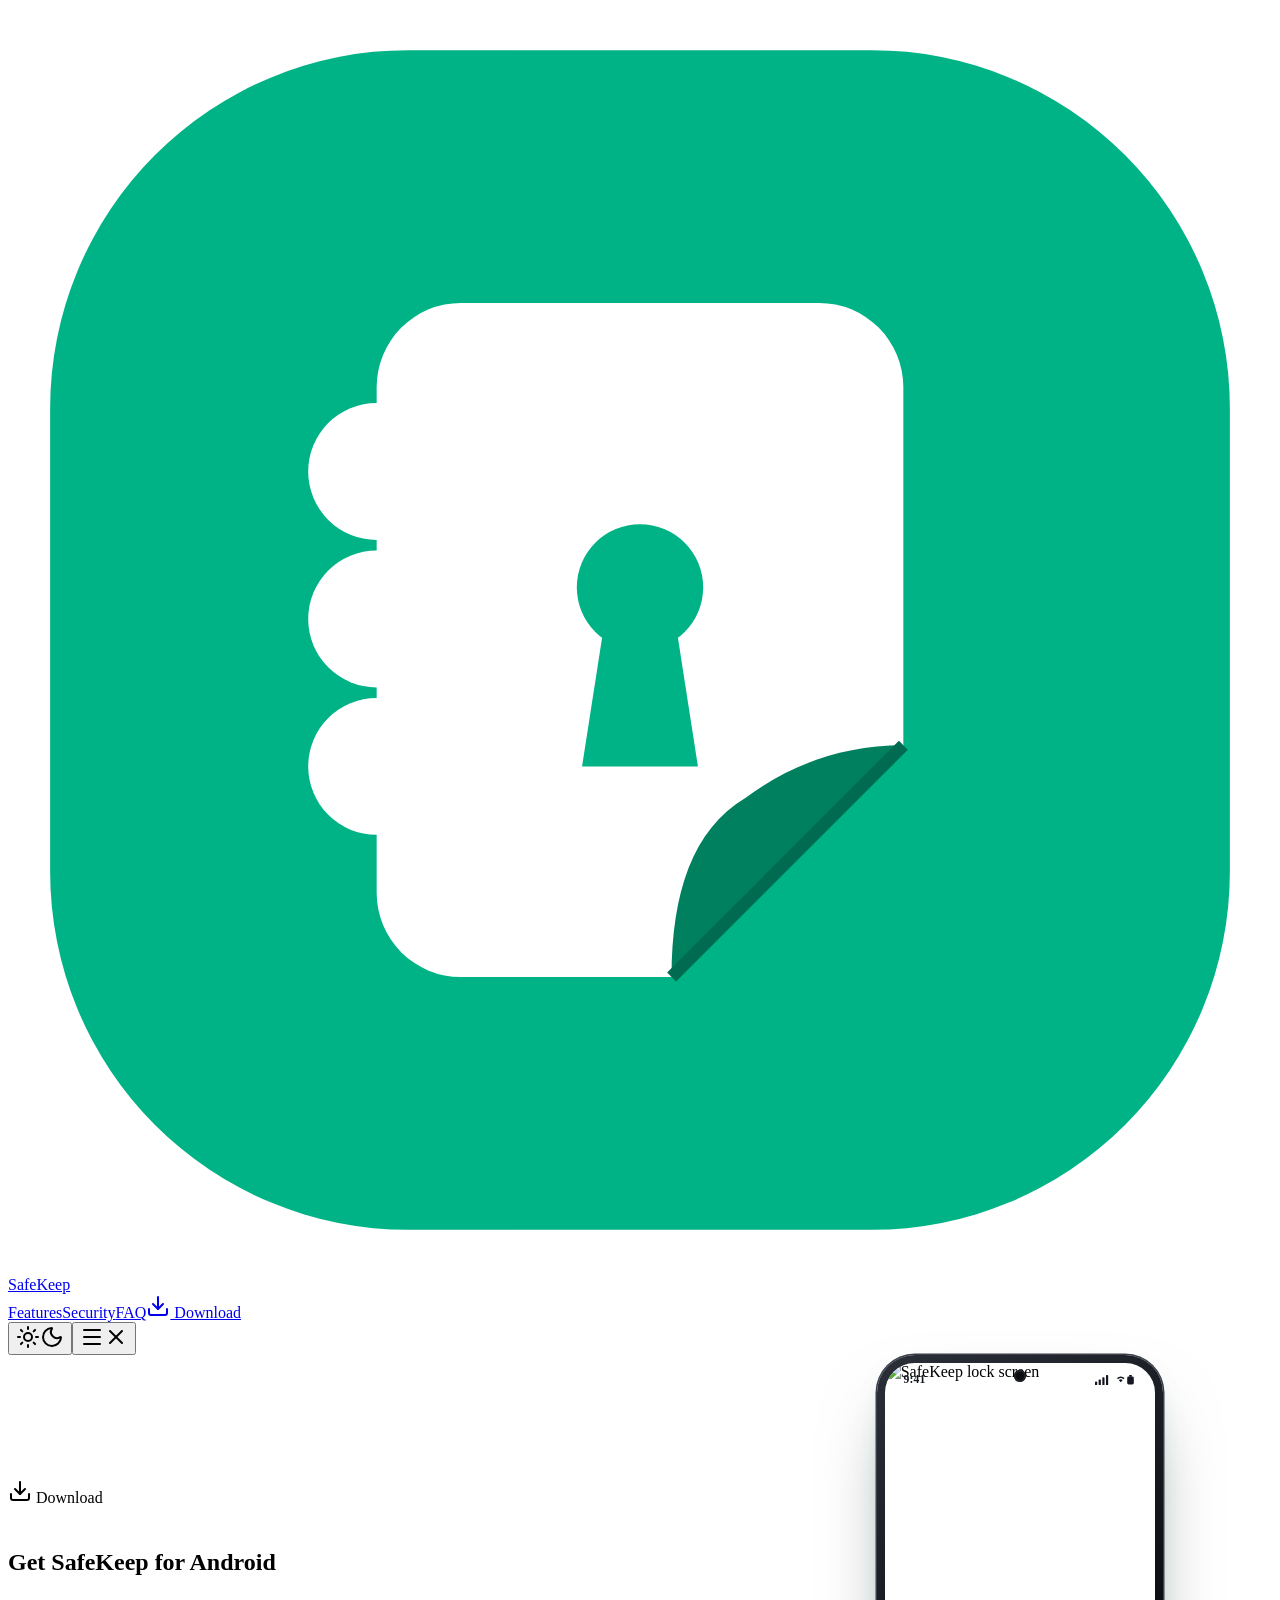
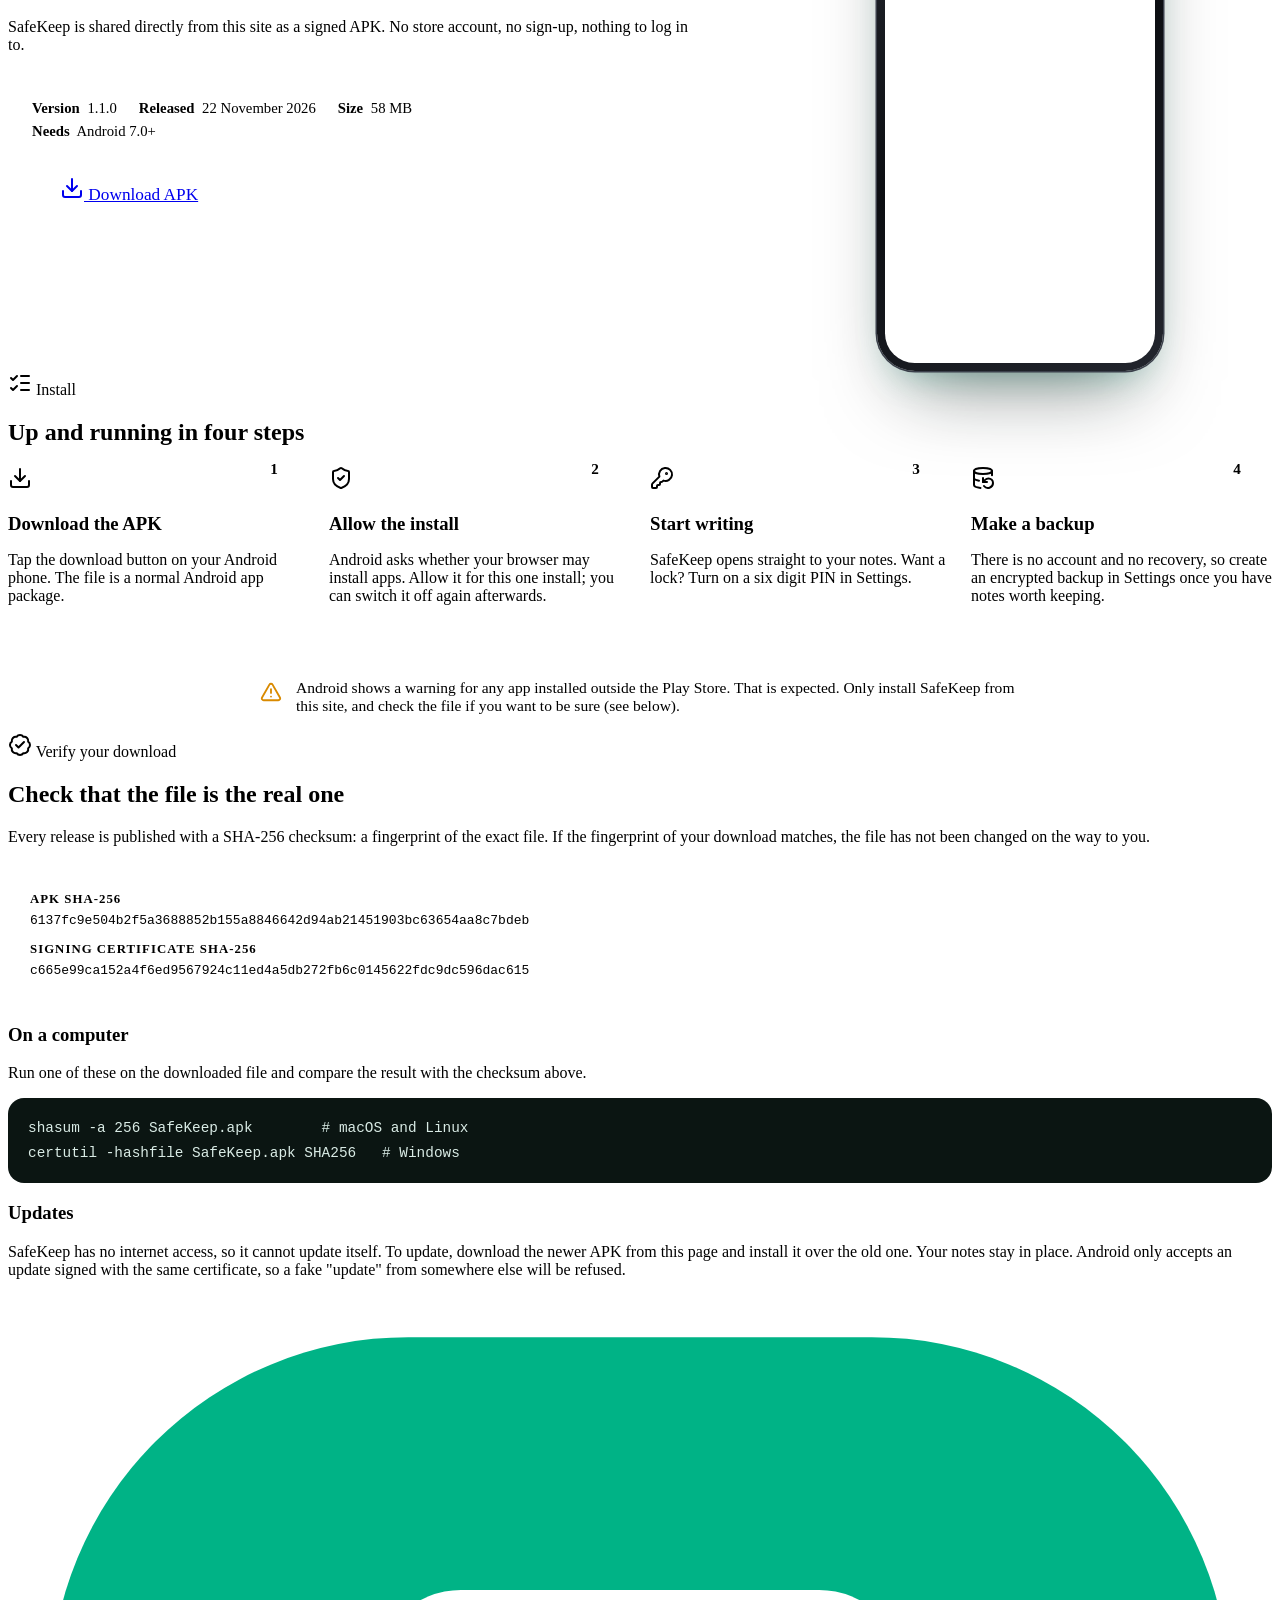
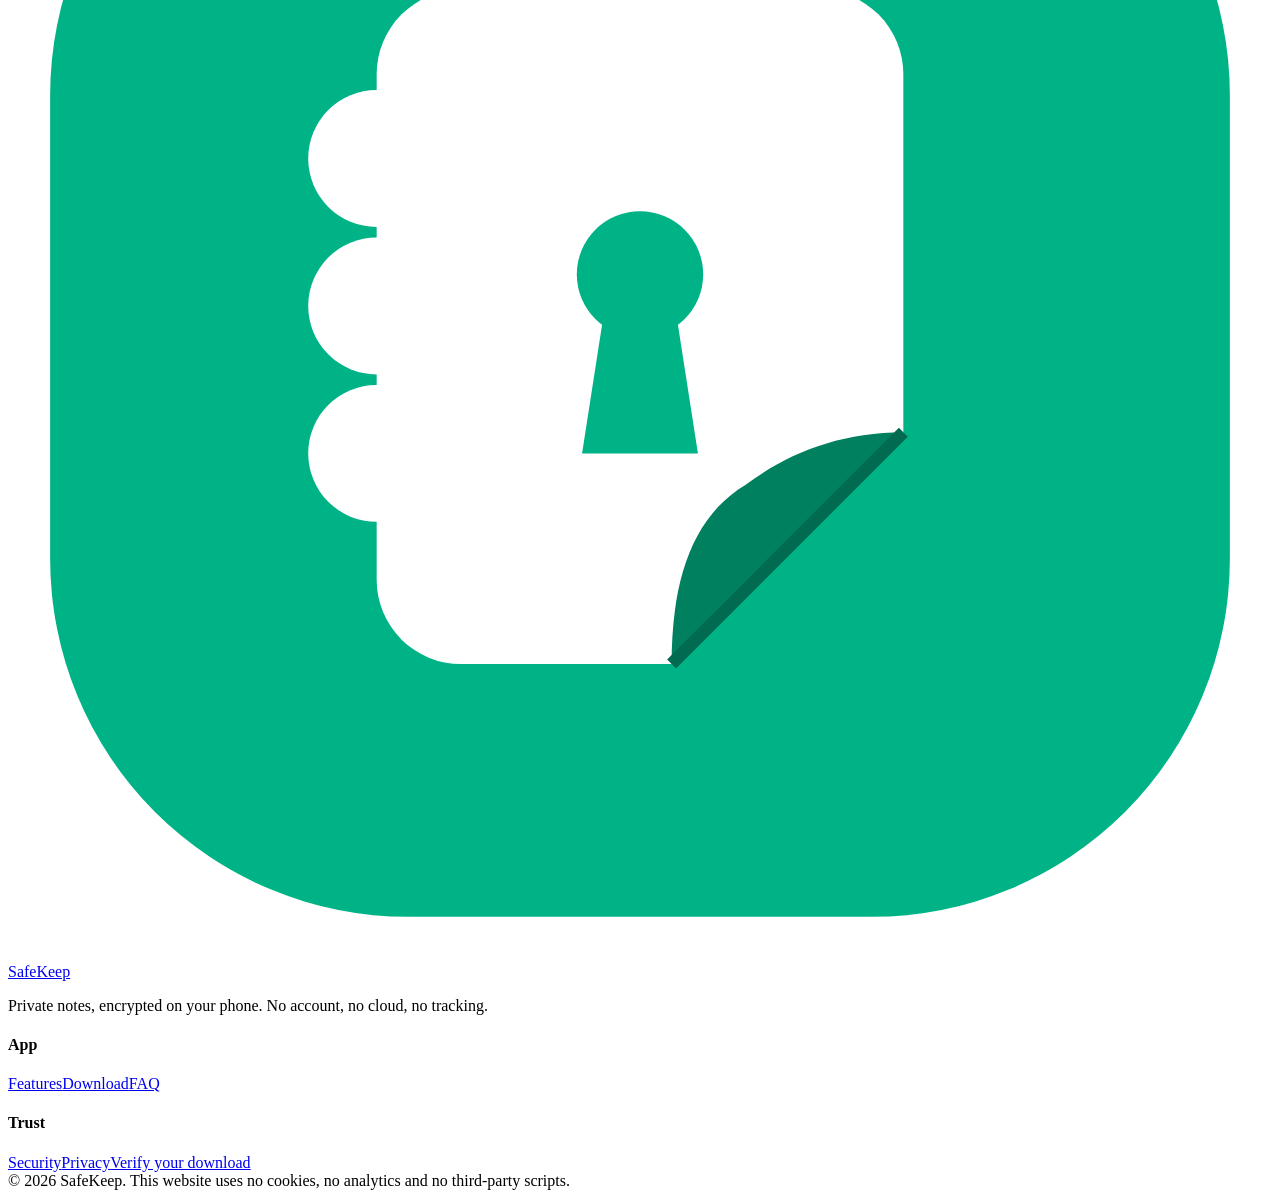
==== commit 260d4459: "Publish website (2026-11-22)" ====
--- a/download/index.html
+++ b/download/index.html
@@ -106,7 +106,7 @@
   <path d="M12 15V3" />
   <path d="M21 15v4a2 2 0 0 1-2 2H5a2 2 0 0 1-2-2v-4" />
   <path d="m7 10 5 5 5-5" />
-</svg> Download</span><h1 data-reveal style="--i:1">Get SafeKeep for <span class="grad">Android</span></h1><p class="lead" data-reveal style="--i:2">SafeKeep is shared directly from this site as a signed APK. No store account, no sign-up, nothing to log in to.</p><div class="dl-card" data-reveal style="--i:3"><div class="dl-meta"><span><b>Version</b> 1.0.0</span><span><b>Released</b> 21 November 2026</span><span><b>Size</b> 58 MB</span><span><b>Needs</b> Android 7.0+</span></div><a class="btn big" href="https://github.com/muku007-codes/safekeep/releases/download/v1.0.0/SafeKeep-1.0.0.apk" download><svg aria-hidden="true"
+</svg> Download</span><h1 data-reveal style="--i:1">Get SafeKeep for <span class="grad">Android</span></h1><p class="lead" data-reveal style="--i:2">SafeKeep is shared directly from this site as a signed APK. No store account, no sign-up, nothing to log in to.</p><div class="dl-card" data-reveal style="--i:3"><div class="dl-meta"><span><b>Version</b> 1.1.0</span><span><b>Released</b> 22 November 2026</span><span><b>Size</b> 58 MB</span><span><b>Needs</b> Android 7.0+</span></div><a class="btn big" href="https://github.com/muku007-codes/safekeep/releases/download/v1.1.0/SafeKeep-1.1.0.apk" download><svg aria-hidden="true"
  
   xmlns="http://www.w3.org/2000/svg"
   width="24"
@@ -181,7 +181,7 @@
 >
   <path d="M2.586 17.414A2 2 0 0 0 2 18.828V21a1 1 0 0 0 1 1h3a1 1 0 0 0 1-1v-1a1 1 0 0 1 1-1h1a1 1 0 0 0 1-1v-1a1 1 0 0 1 1-1h.172a2 2 0 0 0 1.414-.586l.814-.814a6.5 6.5 0 1 0-4-4z" />
   <circle cx="16.5" cy="7.5" r=".5" fill="currentColor" />
-</svg></div><h3>Choose a PIN</h3><p>Open SafeKeep and pick a six digit PIN, or skip it if your phone lock is enough for you.</p></div></li><li data-reveal style="--i:3"><span class="t-num">4</span><div class="card"><div class="icon-badge"><svg aria-hidden="true"
+</svg></div><h3>Start writing</h3><p>SafeKeep opens straight to your notes. Want a lock? Turn on a six digit PIN in Settings.</p></div></li><li data-reveal style="--i:3"><span class="t-num">4</span><div class="card"><div class="icon-badge"><svg aria-hidden="true"
  
   xmlns="http://www.w3.org/2000/svg"
   width="24"
@@ -228,7 +228,7 @@
 >
   <path d="M3.85 8.62a4 4 0 0 1 4.78-4.77 4 4 0 0 1 6.74 0 4 4 0 0 1 4.78 4.78 4 4 0 0 1 0 6.74 4 4 0 0 1-4.77 4.78 4 4 0 0 1-6.75 0 4 4 0 0 1-4.78-4.77 4 4 0 0 1 0-6.76Z" />
   <path d="m16 9-5.5 5.5L8 12" />
-</svg> Verify your download</span><h2 data-reveal>Check that the file is the real one</h2><p data-reveal>Every release is published with a SHA-256 checksum: a fingerprint of the exact file. If the fingerprint of your download matches, the file has not been changed on the way to you.</p><div class="hash" data-reveal><div><b>APK SHA-256</b><code>aea5799b19f0e9afad5dbed3de0f4e9201608cc9ac47399f92cc4965c554c5ec</code></div><div><b>Signing certificate SHA-256</b><code>c665e99ca152a4f6ed9567924c11ed4a5db272fb6c0145622fdc9dc596dac615</code></div></div><h3 data-reveal>On a computer</h3><p data-reveal>Run one of these on the downloaded file and compare the result with the checksum above.</p><pre data-reveal><code>shasum -a 256 SafeKeep.apk        # macOS and Linux
+</svg> Verify your download</span><h2 data-reveal>Check that the file is the real one</h2><p data-reveal>Every release is published with a SHA-256 checksum: a fingerprint of the exact file. If the fingerprint of your download matches, the file has not been changed on the way to you.</p><div class="hash" data-reveal><div><b>APK SHA-256</b><code>6137fc9e504b2f5a3688852b155a8846642d94ab21451903bc63654aa8c7bdeb</code></div><div><b>Signing certificate SHA-256</b><code>c665e99ca152a4f6ed9567924c11ed4a5db272fb6c0145622fdc9dc596dac615</code></div></div><h3 data-reveal>On a computer</h3><p data-reveal>Run one of these on the downloaded file and compare the result with the checksum above.</p><pre data-reveal><code>shasum -a 256 SafeKeep.apk        # macOS and Linux
 certutil -hashfile SafeKeep.apk SHA256   # Windows</code></pre><h3 data-reveal>Updates</h3><p data-reveal>SafeKeep has no internet access, so it cannot update itself. To update, download the newer APK from this page and install it over the old one. Your notes stay in place. Android only accepts an update signed with the same certificate, so a fake "update" from somewhere else will be refused.</p></div></section></main><footer class="site-footer"><div class="wrap foot"><div class="foot-brand"><a class="brand" href="/safekeep/"><span class="brand-logo"><svg aria-hidden="true" xmlns="http://www.w3.org/2000/svg" viewBox="0 0 120 120"><rect x="4" y="4" width="112" height="112" rx="34" fill="#00B386"/><g transform="translate(60 60) scale(1) translate(-61 -60)">
   <circle cx="36" cy="44" r="6.5" fill="#FFFFFF"/><circle cx="36" cy="58" r="6.5" fill="#FFFFFF"/><circle cx="36" cy="72" r="6.5" fill="#FFFFFF"/>
   <path d="M44 28 H78 a8 8 0 0 1 8 8 V70 L64 92 H44 a8 8 0 0 1 -8 -8 V36 a8 8 0 0 1 8 -8 Z" fill="#FFFFFF"/>
